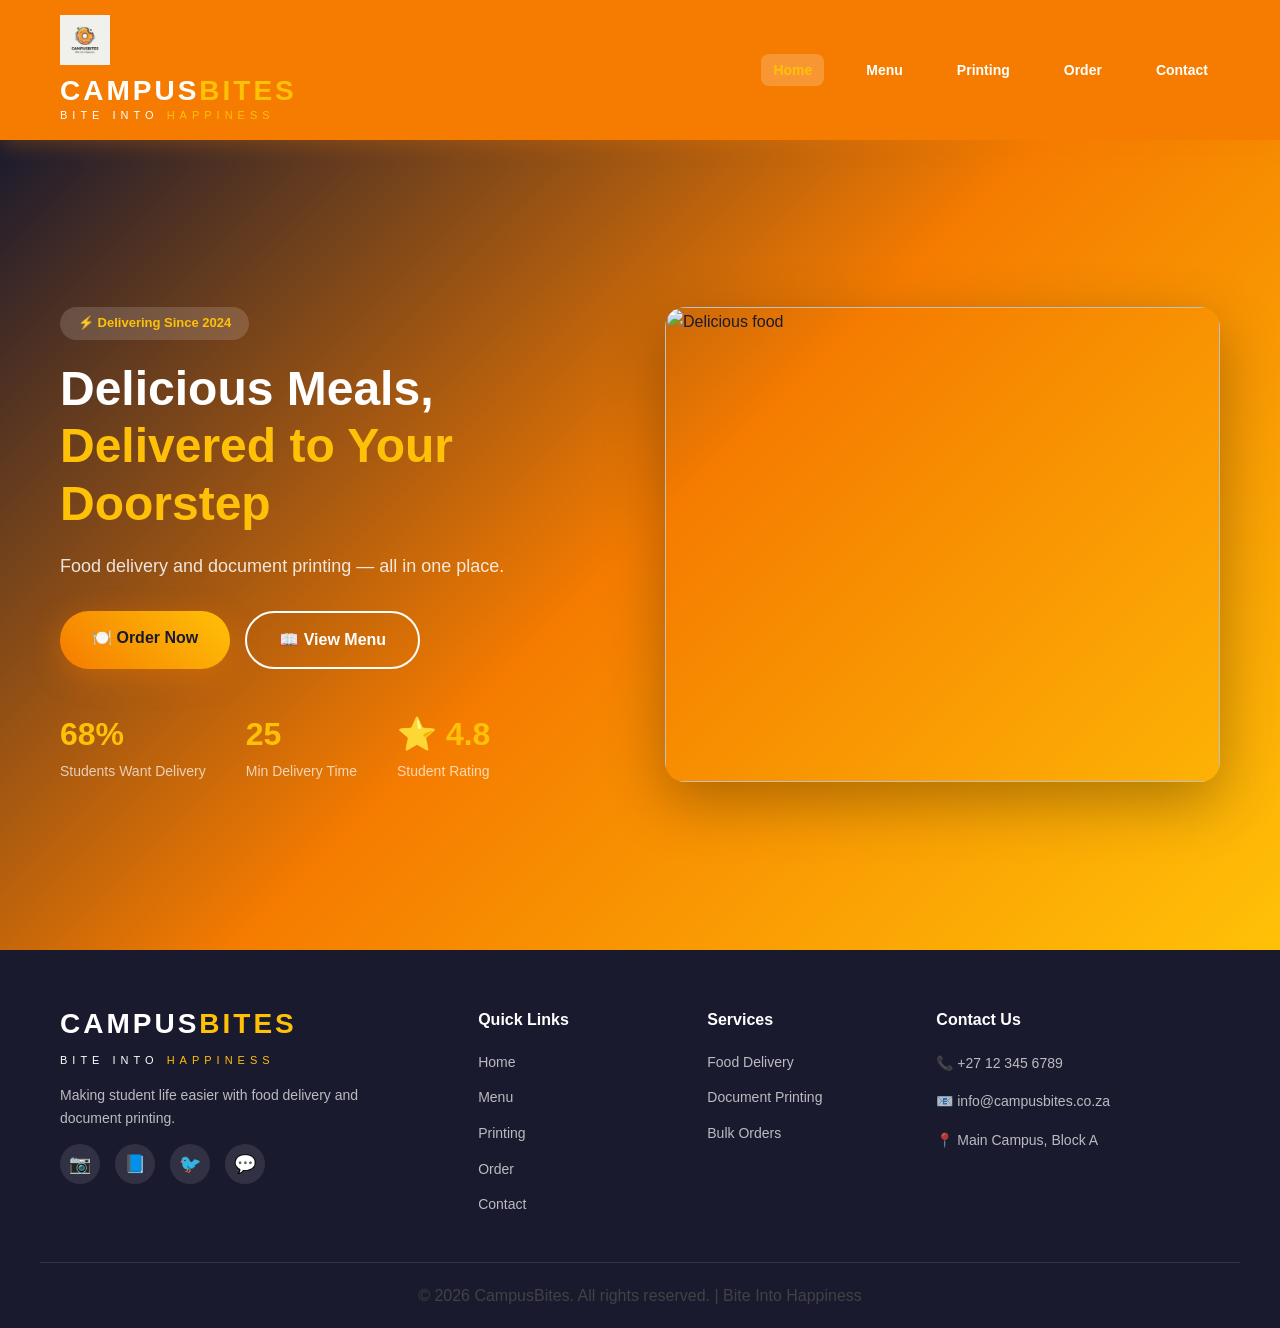
==== index.html @ a77abc60 "Part 2 - Updated all HTML pages with logo and CSS links - Added logo image to header on all pages - " ====
<body>
    <link rel="stylesheet" href="style.css" />
    <!-- HEADER -->
    <header class="header">
        <div class="container header-container">
            <a href="index.html" class="logo">
    <img src="campusbitelogo.png" alt="CampusBites Logo" class="logo-image" />
    <div class="logo-text-wrapper">
        <span class="logo-brand">
            <span class="orange">CAMPUS</span><span class="yellow">BITES</span>
        </span>
        <span class="logo-slogan">
            Bite Into <span class="highlight">Happiness</span>
        </span>
    </div>
</a>
            </a>
            <nav class="nav">
                <ul class="nav-links" id="navLinks">
                    <li><a href="index.html" class="active">Home</a></li>
                    <li><a href="menu.html">Menu</a></li>
                    <li><a href="printing.html">Printing</a></li>
                    <li><a href="order.html">Order</a></li>
                    <li><a href="contact.html">Contact</a></li>
                </ul>
            </nav>
            <button class="hamburger" onclick="toggleMenu()">
                <span></span><span></span><span></span>
            </button>
        </div>
    </header>

    <!-- HERO SECTION -->
    <section class="hero">
        <div class="container hero-container">
            <div class="hero-content">
                <span class="hero-badge">⚡ Delivering Since 2024</span>
                <h1>Delicious Meals,<br /><span class="highlight">Delivered to Your Doorstep</span></h1>
                <p class="hero-text">Food delivery and document printing — all in one place.</p>
                <div class="hero-buttons">
                    <a href="order.html" class="btn btn-primary">🍽️ Order Now</a>
                    <a href="menu.html" class="btn btn-secondary">📖 View Menu</a>
                </div>
                <div class="hero-stats">
                    <div class="stat">
                        <span class="stat-number">68%</span>
                        <span class="stat-label">Students Want Delivery</span>
                    </div>
                    <div class="stat">
                        <span class="stat-number">25</span>
                        <span class="stat-label">Min Delivery Time</span>
                    </div>
                    <div class="stat">
                        <span class="stat-number">⭐ 4.8</span>
                        <span class="stat-label">Student Rating</span>
                    </div>
                </div>
            </div>
            <div class="hero-image">
                <img src="https://images.unsplash.com/photo-1546069901-ba9599a7e63c?w=600&h=400&fit=crop" alt="Delicious food" />
            </div>
        </div>
    </section>

    <!-- MORE SECTIONS... -->

    <!-- FOOTER -->
      <!-- FOOTER -->
    <footer class="footer">
        <div class="container footer-container">
            <div class="footer-brand">
                <a href="index.html" class="logo">
                    <span class="logo-brand"><span class="orange">CAMPUS</span><span class="yellow">BITES</span></span>
                    <span class="logo-slogan">Bite Into <span class="highlight">Happiness</span></span>
                </a>
                <p>Making student life easier with food delivery and document printing.</p>
                <div class="footer-social">
                    <a href="#">📷</a>
                    <a href="#">📘</a>
                    <a href="#">🐦</a>
                    <a href="#">💬</a>
                </div>
            </div>
            <div class="footer-links">
                <h4>Quick Links</h4>
                <ul>
                    <li><a href="index.html">Home</a></li>
                    <li><a href="menu.html">Menu</a></li>
                    <li><a href="printing.html">Printing</a></li>
                    <li><a href="order.html">Order</a></li>
                    <li><a href="contact.html">Contact</a></li>
                </ul>
            </div>
            <div class="footer-links">
                <h4>Services</h4>
                <ul>
                    <li><a href="menu.html">Food Delivery</a></li>
                    <li><a href="printing.html">Document Printing</a></li>
                    <li><a href="order.html">Bulk Orders</a></li>
                </ul>
            </div>
            <div class="footer-contact">
                <h4>Contact Us</h4>
                <ul>
                    <li>📞 +27 12 345 6789</li>
                    <li>📧 info@campusbites.co.za</li>
                    <li>📍 Main Campus, Block A</li>
                </ul>
            </div>
        </div>
        <div class="footer-bottom">
            <div class="container">
                <p>&copy; 2026 CampusBites. All rights reserved. | Bite Into Happiness</p>
            </div>
        </div>
    </footer>
    
    <script>
        function toggleMenu() {
            document.getElementById('navLinks').classList.toggle('active');
        }
    </script>
</body>
---- style.css ----
/* ============================================================
   CAMPUSBITES - MASTER STYLESHEET
   Version: 2.0
   Date: September 2026
   ============================================================ */

/* ============================================================
   1. CSS RESET & BASE STYLES
   ============================================================ */
/* ===== LOGO STYLES WITH IMAGE ===== */
.logo {
    display: flex;
    align-items: center;
    gap: 12px;
    text-decoration: none;
}

.logo-image {
    height: 50px;
    width: auto;
    display: block;
}

.logo-text-wrapper {
    display: flex;
    flex-direction: column;
    align-items: flex-start;
}

.logo-brand {
    font-family: 'Poppins', Arial, sans-serif;
    font-weight: 800;
    font-size: 1.75rem;
    color: #FFFFFF;
    letter-spacing: 0.1875rem;
    line-height: 1;
}

.logo-brand .orange { color: #FFFFFF; }
.logo-brand .yellow { color: #FFC107; }

.logo-slogan {
    font-family: 'Poppins', Arial, sans-serif;
    font-weight: 300;
    font-size: 0.6875rem;
    color: #FFFFFF;
    letter-spacing: 0.3125rem;
    text-transform: uppercase;
    margin-top: 0.125rem;
}

.logo-slogan .highlight { color: #FFC107; }

/* ===== MOBILE RESPONSIVE ===== */
@media (max-width: 768px) {
    .logo-image {
        height: 40px;
    }
    .logo-brand {
        font-size: 1.375rem;
    }
    .logo-slogan {
        font-size: 0.6rem;
    }
}

@media (max-width: 480px) {
    .logo-image {
        height: 32px;
    }
    .logo-brand {
        font-size: 1.125rem;
        letter-spacing: 0.1rem;
    }
}
/* ----- 1.1 CSS Reset ----- */
*,
*::before,
*::after {
    margin: 0;
    padding: 0;
    box-sizing: border-box;
}

/* ----- 1.2 Base Styles ----- */
html {
    scroll-behavior: smooth;
    font-size: 16px;
}

body {
    font-family: 'Open Sans', Arial, sans-serif;
    font-size: 1rem;
    line-height: 1.6;
    color: #1A1A2E;
    background-color: #FFFFFF;
    overflow-x: hidden;
    position: relative;
}

body::before {
    content: "";
    position: fixed;
    inset: 0;
    background: url("campusbitelogo.png") center center / 55% no-repeat;
    opacity: 0.18;
    filter: blur(2px) brightness(1.05);
    pointer-events: none;
    z-index: 0;
}

body > * {
    position: relative;
    z-index: 1;
}

/* ----- 1.3 Typography Base ----- */
h1, h2, h3, h4, h5, h6 {
    font-family: 'Poppins', Arial, sans-serif;
    font-weight: 700;
    line-height: 1.2;
    color: #1A1A2E;
}

h1 { font-size: 2.5rem; font-weight: 800; }
h2 { font-size: 2rem; font-weight: 700; }
h3 { font-size: 1.5rem; font-weight: 600; }
h4 { font-size: 1.125rem; font-weight: 600; }

p {
    font-size: 1rem;
    line-height: 1.6;
    color: #424242;
}

a {
    text-decoration: none;
    color: inherit;
    transition: all 0.3s ease;
}

ul { list-style: none; }

img {
    max-width: 100%;
    height: auto;
    display: block;
}

/* ----- 1.4 Container ----- */
.container {
    max-width: 1200px;
    margin: 0 auto;
    padding: 0 20px;
}

/* ============================================================
   2. BUTTONS
   ============================================================ */

.btn {
    display: inline-block;
    padding: 0.875rem 2rem;
    font-family: 'Poppins', Arial, sans-serif;
    font-weight: 700;
    font-size: 1rem;
    border: none;
    border-radius: 50px;
    cursor: pointer;
    transition: all 0.3s ease;
    text-align: center;
}

.btn-primary {
    background: linear-gradient(45deg, #F57C00, #FFC107);
    color: #1A1A2E;
    box-shadow: 0 8px 30px rgba(245, 124, 0, 0.4);
}

.btn-primary:hover {
    transform: translateY(-3px);
    box-shadow: 0 12px 40px rgba(245, 124, 0, 0.6);
}

.btn-secondary {
    background: transparent;
    color: #FFFFFF;
    border: 2px solid #FFFFFF;
}

.btn-secondary:hover {
    background: #FFFFFF;
    color: #1A1A2E;
}

.btn-outline {
    background: transparent;
    color: #F57C00;
    border: 2px solid #F57C00;
}

.btn-outline:hover {
    background: #F57C00;
    color: #FFFFFF;
}

.btn-sm {
    padding: 0.5rem 1.25rem;
    font-size: 0.813rem;
}

.btn-large {
    padding: 1rem 3rem;
    font-size: 1.125rem;
}

/* ============================================================
   3. HEADER & NAVIGATION
   ============================================================ */

.header {
    background: #F57C00;
    padding: 0.9375rem 0;
    position: sticky;
    top: 0;
    z-index: 1000;
    box-shadow: 0 4px 20px rgba(245, 124, 0, 0.3);
}

.header-container {
    display: flex;
    justify-content: space-between;
    align-items: center;
}

/* ----- 3.1 Logo ----- */
.logo {
    display: flex;
    flex-direction: column;
    align-items: flex-start;
    text-decoration: none;
}

.logo-brand {
    font-family: 'Poppins', Arial, sans-serif;
    font-weight: 800;
    font-size: 1.75rem;
    color: #FFFFFF;
    letter-spacing: 0.1875rem;
    line-height: 1;
}

.logo-brand .orange { color: #FFFFFF; }
.logo-brand .yellow { color: #FFC107; }

.logo-slogan {
    font-family: 'Poppins', Arial, sans-serif;
    font-weight: 300;
    font-size: 0.6875rem;
    color: #FFFFFF;
    letter-spacing: 0.3125rem;
    text-transform: uppercase;
    margin-top: 0.125rem;
}

.logo-slogan .highlight { color: #FFC107; }

/* ----- 3.2 Navigation ----- */
.nav-links {
    display: flex;
    gap: 1.875rem;
    align-items: center;
}

.nav-links a {
    font-family: 'Poppins', Arial, sans-serif;
    font-weight: 600;
    font-size: 0.875rem;
    color: #FFFFFF;
    padding: 0.5rem 0.75rem;
    border-radius: 8px;
    transition: all 0.3s ease;
}

.nav-links a:hover,
.nav-links a.active {
    background: rgba(255, 255, 255, 0.2);
    color: #FFC107;
}

/* ----- 3.3 Hamburger Menu (Mobile) ----- */
.hamburger {
    display: none;
    flex-direction: column;
    gap: 5px;
    background: none;
    border: none;
    cursor: pointer;
    padding: 5px;
}

.hamburger span {
    width: 28px;
    height: 3px;
    background: #FFFFFF;
    border-radius: 3px;
    transition: all 0.3s ease;
}

/* ============================================================
   4. HERO SECTION
   ============================================================ */

.hero {
    background: linear-gradient(135deg, #1A1A2E 0%, #F57C00 50%, #FFC107 100%);
    padding: 5rem 0;
    min-height: 90vh;
    display: flex;
    align-items: center;
}

.hero-container {
    display: grid;
    grid-template-columns: 1fr 1fr;
    gap: 3.125rem;
    align-items: center;
}

.hero-badge {
    display: inline-block;
    background: rgba(255, 255, 255, 0.15);
    padding: 0.375rem 1.125rem;
    border-radius: 50px;
    color: #FFC107;
    font-size: 0.813rem;
    font-weight: 600;
    margin-bottom: 1.25rem;
}

.hero-content h1 {
    font-weight: 800;
    font-size: 3rem;
    color: #FFFFFF;
    line-height: 1.2;
}

.hero-content h1 .highlight { color: #FFC107; }

.hero-text {
    font-size: 1.125rem;
    color: rgba(255, 255, 255, 0.85);
    margin: 1.25rem 0 1.875rem;
    max-width: 500px;
}

.hero-buttons {
    display: flex;
    gap: 0.9375rem;
    flex-wrap: wrap;
}

.hero-stats {
    display: flex;
    gap: 2.5rem;
    margin-top: 2.5rem;
}

.stat-number {
    display: block;
    font-family: 'Poppins', Arial, sans-serif;
    font-weight: 800;
    font-size: 2rem;
    color: #FFC107;
}

.stat-label {
    font-size: 0.875rem;
    color: rgba(255, 255, 255, 0.7);
}

.hero-image img {
    border-radius: 20px;
    box-shadow: 0 20px 60px rgba(0, 0, 0, 0.3);
    width: 100%;
}

/* ============================================================
   5. SECTION HEADERS
   ============================================================ */

.section-header {
    text-align: center;
    margin-bottom: 3.125rem;
}

.section-tag {
    display: inline-block;
    background: rgba(245, 124, 0, 0.1);
    color: #F57C00;
    padding: 0.25rem 1rem;
    border-radius: 50px;
    font-size: 0.813rem;
    font-weight: 600;
    text-transform: uppercase;
    letter-spacing: 0.0625rem;
    margin-bottom: 0.625rem;
}

.section-header h2 {
    font-size: 2.25rem;
}

.section-header p {
    font-size: 1.125rem;
    color: #757575;
    max-width: 600px;
    margin: 0.625rem auto 0;
}

/* ============================================================
   6. SERVICES SECTION
   ============================================================ */

.services {
    padding: 5rem 0;
    background: #F8F9FA;
}

.services-grid {
    display: grid;
    grid-template-columns: repeat(2, 1fr);
    gap: 1.875rem;
}

.service-card {
    background: #FFFFFF;
    border-radius: 20px;
    padding: 2.5rem;
    box-shadow: 0 8px 32px rgba(26, 26, 46, 0.08);
    transition: all 0.3s ease;
    border-bottom: 6px solid #F57C00;
}

.service-card:hover {
    transform: translateY(-10px);
    box-shadow: 0 16px 48px rgba(26, 26, 46, 0.15);
}

.service-icon {
    font-size: 3rem;
    margin-bottom: 0.9375rem;
}

.service-card h3 {
    font-size: 1.5rem;
    margin-bottom: 0.625rem;
}

.service-card p {
    color: #757575;
    margin-bottom: 0.9375rem;
}

.service-features li {
    padding: 0.375rem 0;
    color: #424242;
    font-size: 0.875rem;
}

/* ============================================================
   7. HOW IT WORKS
   ============================================================ */

.how-it-works {
    padding: 5rem 0;
}

.steps {
    display: flex;
    align-items: center;
    justify-content: center;
    gap: 1.25rem;
    flex-wrap: wrap;
}

.step {
    background: #FFFFFF;
    border-radius: 20px;
    padding: 1.875rem;
    text-align: center;
    box-shadow: 0 8px 32px rgba(26, 26, 46, 0.08);
    min-width: 160px;
    position: relative;
}

.step-number {
    position: absolute;
    top: -12px;
    right: -12px;
    background: #F57C00;
    color: #FFFFFF;
    width: 30px;
    height: 30px;
    border-radius: 50%;
    display: flex;
    align-items: center;
    justify-content: center;
    font-weight: 700;
    font-size: 0.875rem;
}

.step-icon { font-size: 2.5rem; margin-bottom: 0.625rem; }
.step h4 { font-size: 1rem; }
.step p { font-size: 0.813rem; color: #757575; margin-top: 0.3125rem; }

.step-arrow {
    font-size: 1.5rem;
    color: #F57C00;
}

/* ============================================================
   8. TESTIMONIALS
   ============================================================ */

.testimonials {
    padding: 5rem 0;
    background: #F8F9FA;
}

.testimonial-grid {
    display: grid;
    grid-template-columns: repeat(3, 1fr);
    gap: 1.875rem;
}

.testimonial-card {
    background: #FFFFFF;
    border-radius: 20px;
    padding: 1.875rem;
    box-shadow: 0 8px 32px rgba(26, 26, 46, 0.08);
}

.testimonial-stars {
    color: #FFC107;
    font-size: 1.25rem;
    margin-bottom: 0.625rem;
}

.testimonial-card p {
    font-size: 1rem;
    color: #424242;
    font-style: italic;
    margin-bottom: 0.9375rem;
}

.testimonial-author strong {
    display: block;
    font-weight: 600;
    color: #1A1A2E;
}

.testimonial-author span {
    font-size: 0.813rem;
    color: #757575;
}

/* ============================================================
   9. FOOTER
   ============================================================ */

.footer {
    background: #1A1A2E;
    color: #FFFFFF;
    padding: 3.75rem 0 0;
}

.footer-container {
    display: grid;
    grid-template-columns: 2fr 1fr 1fr 1.5fr;
    gap: 2.5rem;
    padding-bottom: 2.5rem;
    border-bottom: 1px solid rgba(255, 255, 255, 0.1);
}

.footer-brand p {
    color: rgba(255, 255, 255, 0.7);
    font-size: 0.875rem;
    margin: 0.9375rem 0;
    max-width: 300px;
}

.footer-social {
    display: flex;
    gap: 0.9375rem;
}

.footer-social a {
    width: 40px;
    height: 40px;
    background: rgba(255, 255, 255, 0.1);
    border-radius: 50%;
    display: flex;
    align-items: center;
    justify-content: center;
    transition: all 0.3s ease;
    color: #FFFFFF;
    font-size: 1.125rem;
}

.footer-social a:hover {
    background: #F57C00;
    transform: translateY(-3px);
}

.footer-links h4,
.footer-contact h4 {
    font-family: 'Poppins', Arial, sans-serif;
    font-weight: 600;
    font-size: 1rem;
    margin-bottom: 0.9375rem;
    color: #FFFFFF;
}

.footer-links ul li {
    padding: 0.3125rem 0;
}

.footer-links ul li a {
    color: rgba(255, 255, 255, 0.7);
    font-size: 0.875rem;
    transition: all 0.3s ease;
}

.footer-links ul li a:hover { color: #FFC107; }

.footer-contact ul li {
    padding: 0.5rem 0;
    color: rgba(255, 255, 255, 0.7);
    font-size: 0.875rem;
    display: flex;
    align-items: center;
    gap: 0.75rem;
}

.footer-contact ul li i {
    color: #F57C00;
    width: 20px;
}

.footer-bottom {
    padding: 1.25rem 0;
    text-align: center;
    color: rgba(255, 255, 255, 0.5);
    font-size: 0.875rem;
}

/* ============================================================
   10. RESPONSIVE DESIGN - MEDIA QUERIES
   ============================================================ */

/* ----- Tablet (max-width: 992px) ----- */
@media (max-width: 992px) {
    .hero-container {
        grid-template-columns: 1fr;
        text-align: center;
    }

    .hero-text {
        margin: 1.25rem auto 1.875rem;
    }

    .hero-buttons { justify-content: center; }
    .hero-stats { justify-content: center; }
    .hero-image { order: -1; }

    .services-grid { grid-template-columns: 1fr; }
    .testimonial-grid { grid-template-columns: 1fr 1fr; }
    .footer-container { grid-template-columns: 1fr 1fr; }

    .steps { flex-direction: column; }
    .step-arrow { transform: rotate(90deg); }
}

/* ----- Mobile (max-width: 768px) ----- */
@media (max-width: 768px) {
    .nav-links {
        display: none;
        flex-direction: column;
        background: #F57C00;
        padding: 1.25rem;
        border-radius: 12px;
        position: absolute;
        top: 70px;
        right: 20px;
        min-width: 200px;
        box-shadow: 0 8px 32px rgba(0, 0, 0, 0.2);
    }

    .nav-links.active { display: flex; }
    .hamburger { display: flex; }

    .hero-content h1 { font-size: 2rem; }

    .testimonial-grid { grid-template-columns: 1fr; }
    .footer-container { grid-template-columns: 1fr; }
    .services-grid { grid-template-columns: 1fr; }

    .logo-brand { font-size: 1.375rem; }
}

/* ----- Small Mobile (max-width: 480px) ----- */
@media (max-width: 480px) {
    .hero {
        padding: 3rem 0;
        min-height: auto;
    }

    .hero-content h1 { font-size: 1.75rem; }

    .hero-stats {
        flex-direction: column;
        gap: 0.625rem;
    }

    .section-header h2 { font-size: 1.5rem; }

    .service-card { padding: 1.25rem; }

    .step { min-width: 120px; padding: 1.25rem; }

    .btn {
        padding: 0.625rem 1.25rem;
        font-size: 0.875rem;
    }
}
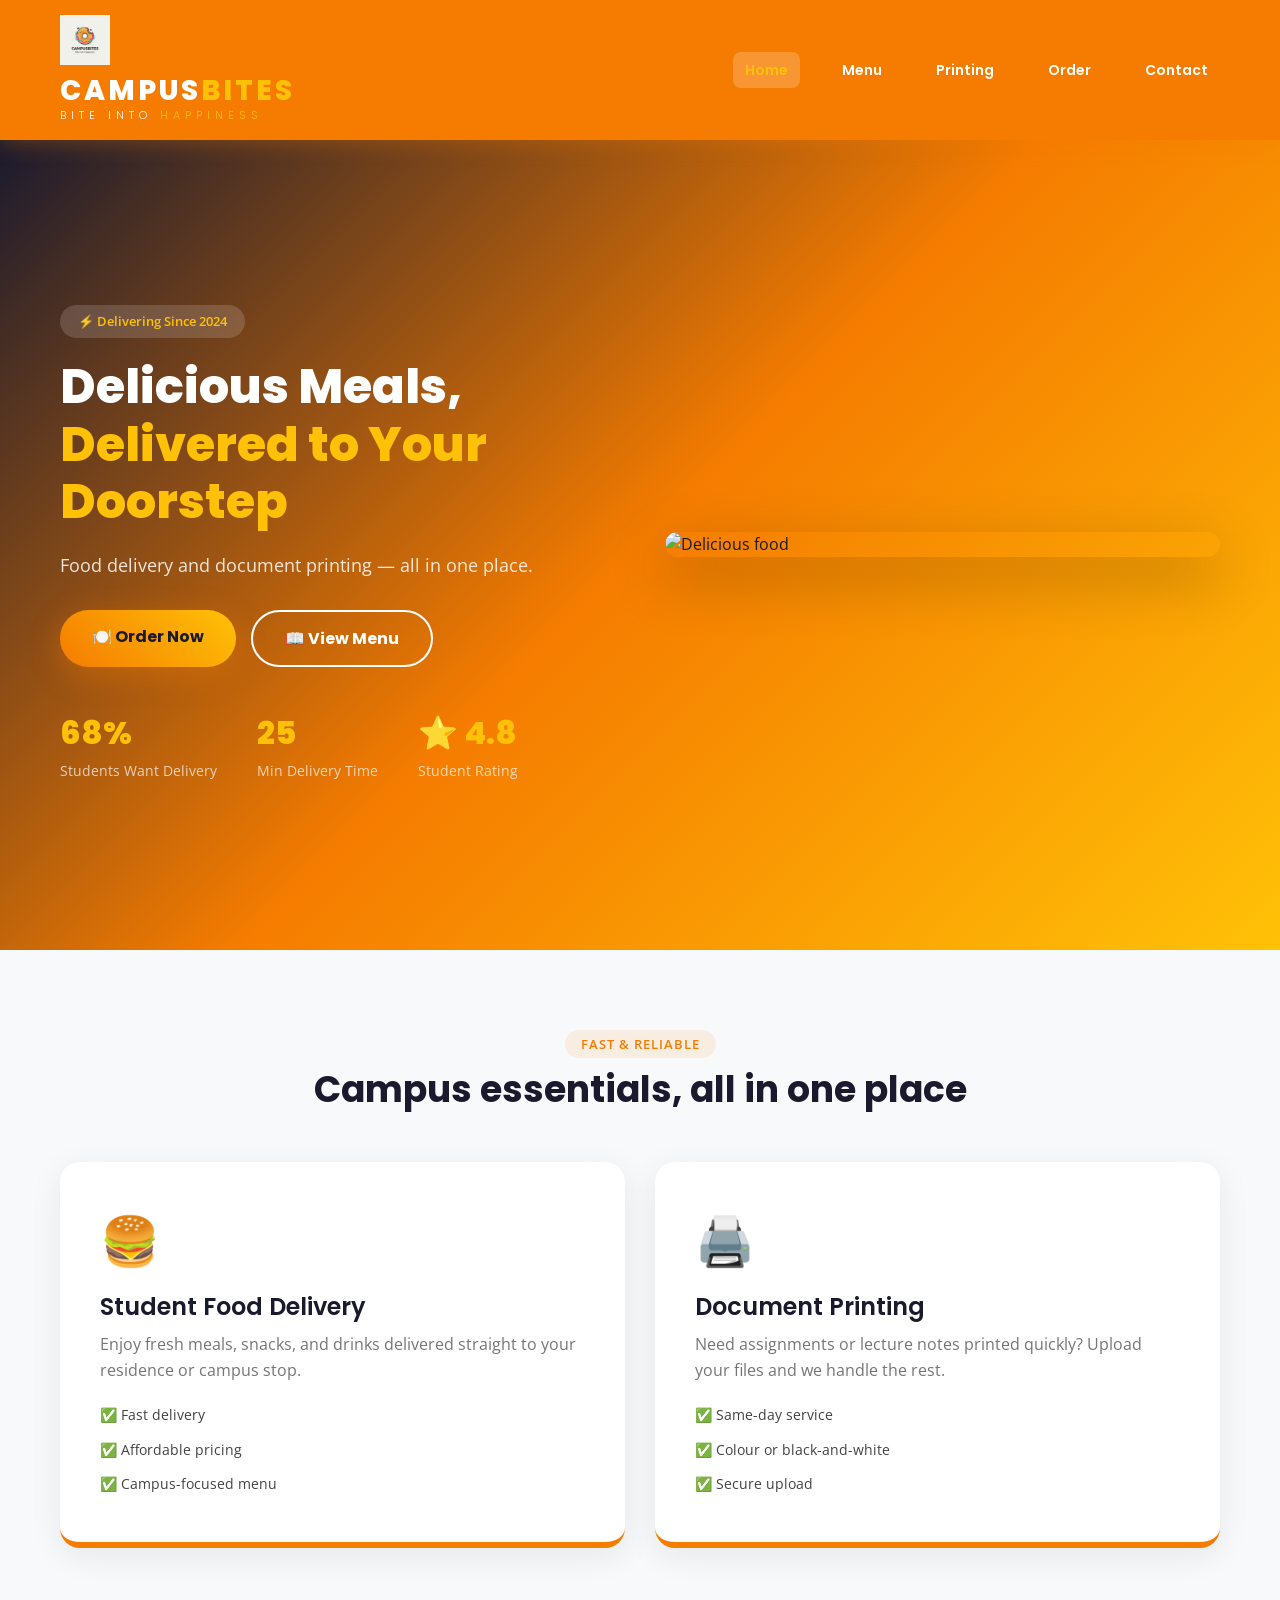
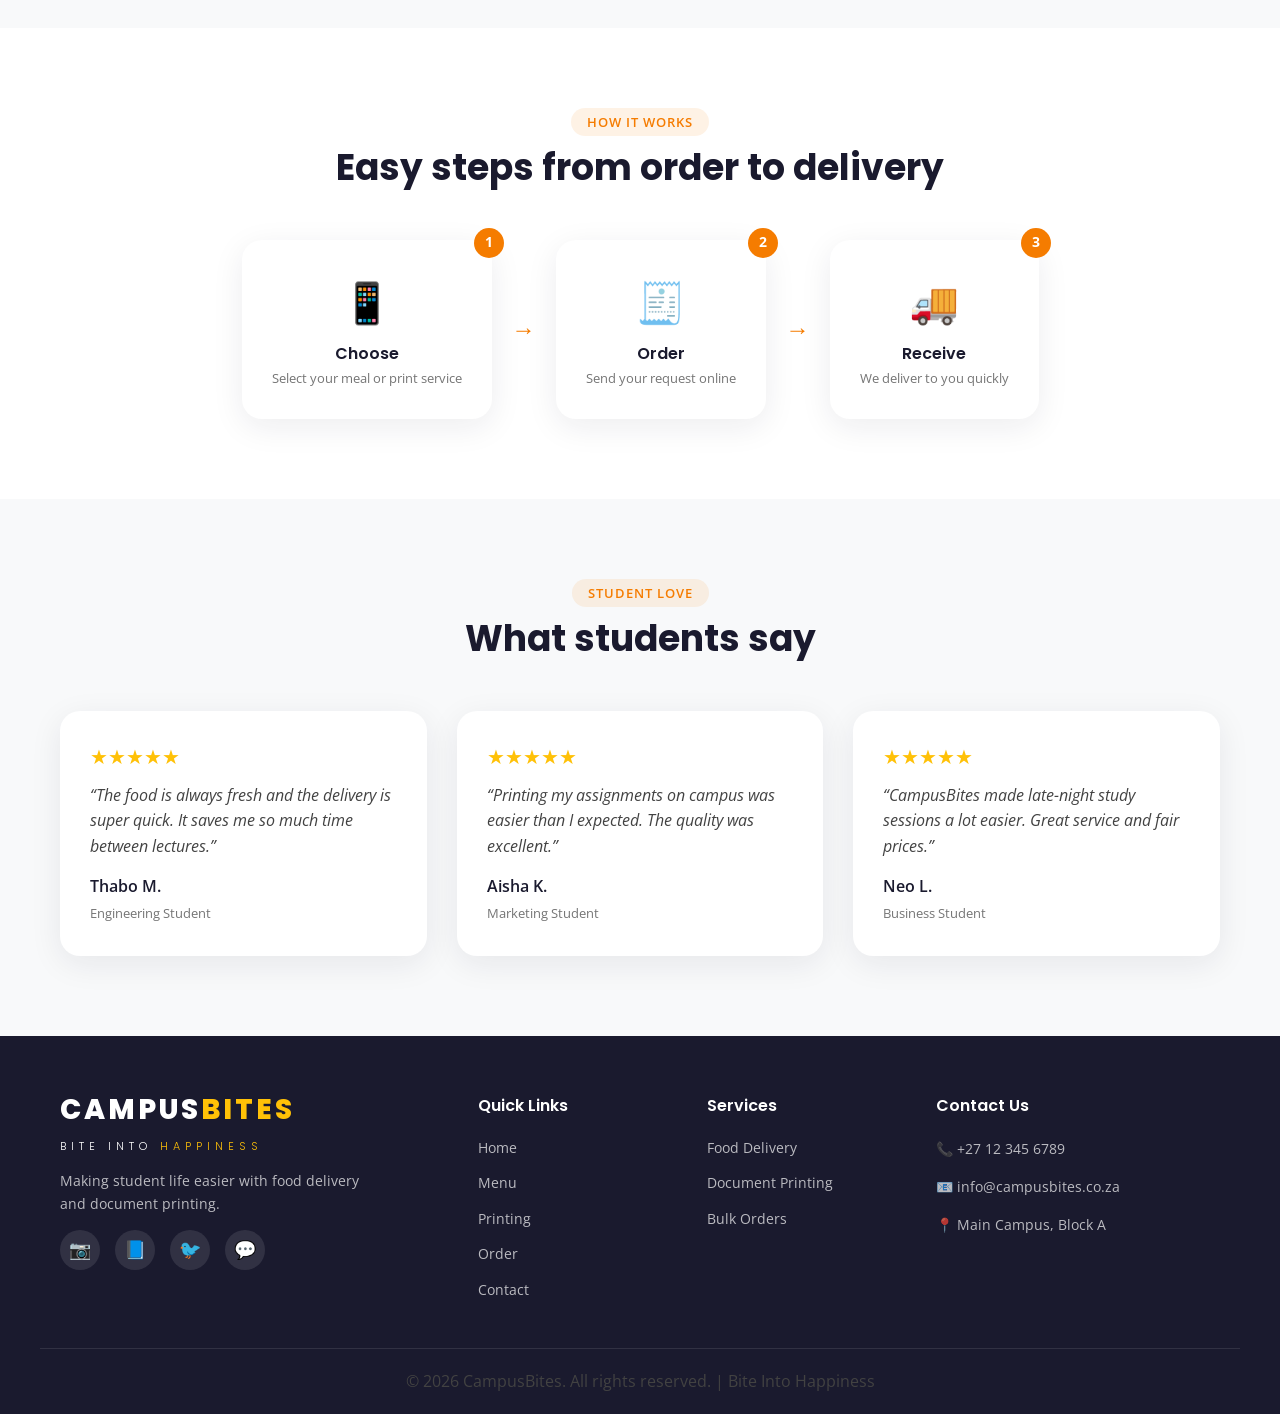
==== commit 7117ab47: "Update index.html Update: Added new meta tags for SEO and fixed header structure" ====
--- a/index.html
+++ b/index.html
@@ -1,20 +1,26 @@
+<!DOCTYPE html>
+<html lang="en">
+<head>
+    <meta charset="UTF-8" />
+    <meta name="viewport" content="width=device-width, initial-scale=1.0" />
+    <meta name="description" content="CampusBites - Fast student food delivery and printing services." />
+    <title>CampusBites | Food Delivery & Printing</title>
+    <link href="https://fonts.googleapis.com/css2?family=Poppins:wght@300;400;600;700;800&family=Open+Sans:wght@400;600;700&display=swap" rel="stylesheet" />
+    <link rel="stylesheet" href="style.css" />
+</head>
 <body>
-    <link rel="stylesheet" href="style.css" />
-    <!-- HEADER -->
     <header class="header">
         <div class="container header-container">
             <a href="index.html" class="logo">
-    <img src="campusbitelogo.png" alt="CampusBites Logo" class="logo-image" />
-    <div class="logo-text-wrapper">
-        <span class="logo-brand">
-            <span class="orange">CAMPUS</span><span class="yellow">BITES</span>
-        </span>
-        <span class="logo-slogan">
-            Bite Into <span class="highlight">Happiness</span>
-        </span>
-    </div>
-</a>
+                <img src="campusbitelogo.png" alt="CampusBites logo" class="logo-image" />
+                <div class="logo-text-wrapper">
+                    <span class="logo-brand">
+                        <span class="orange">CAMPUS</span><span class="yellow">BITES</span>
+                    </span>
+                    <span class="logo-slogan">Bite Into <span class="highlight">Happiness</span></span>
+                </div>
             </a>
+
             <nav class="nav">
                 <ul class="nav-links" id="navLinks">
                     <li><a href="index.html" class="active">Home</a></li>
@@ -24,13 +30,13 @@
                     <li><a href="contact.html">Contact</a></li>
                 </ul>
             </nav>
-            <button class="hamburger" onclick="toggleMenu()">
+
+            <button class="hamburger" onclick="toggleMenu()" aria-label="Toggle menu">
                 <span></span><span></span><span></span>
             </button>
         </div>
     </header>
 
-    <!-- HERO SECTION -->
     <section class="hero">
         <div class="container hero-container">
             <div class="hero-content">
@@ -62,10 +68,103 @@
         </div>
     </section>
 
-    <!-- MORE SECTIONS... -->
-
-    <!-- FOOTER -->
-      <!-- FOOTER -->
+    <section class="services">
+        <div class="container">
+            <div class="section-header">
+                <span class="section-tag">Fast & Reliable</span>
+                <h2>Campus essentials, all in one place</h2>
+            </div>
+            <div class="services-grid">
+                <article class="service-card">
+                    <div class="service-icon">🍔</div>
+                    <h3>Student Food Delivery</h3>
+                    <p>Enjoy fresh meals, snacks, and drinks delivered straight to your residence or campus stop.</p>
+                    <ul class="service-features">
+                        <li>✅ Fast delivery</li>
+                        <li>✅ Affordable pricing</li>
+                        <li>✅ Campus-focused menu</li>
+                    </ul>
+                </article>
+                <article class="service-card">
+                    <div class="service-icon">🖨️</div>
+                    <h3>Document Printing</h3>
+                    <p>Need assignments or lecture notes printed quickly? Upload your files and we handle the rest.</p>
+                    <ul class="service-features">
+                        <li>✅ Same-day service</li>
+                        <li>✅ Colour or black-and-white</li>
+                        <li>✅ Secure upload</li>
+                    </ul>
+                </article>
+            </div>
+        </div>
+    </section>
+
+    <section class="how-it-works">
+        <div class="container">
+            <div class="section-header">
+                <span class="section-tag">How it works</span>
+                <h2>Easy steps from order to delivery</h2>
+            </div>
+            <div class="steps">
+                <div class="step">
+                    <span class="step-number">1</span>
+                    <div class="step-icon">📱</div>
+                    <h4>Choose</h4>
+                    <p>Select your meal or print service</p>
+                </div>
+                <div class="step-arrow">→</div>
+                <div class="step">
+                    <span class="step-number">2</span>
+                    <div class="step-icon">🧾</div>
+                    <h4>Order</h4>
+                    <p>Send your request online</p>
+                </div>
+                <div class="step-arrow">→</div>
+                <div class="step">
+                    <span class="step-number">3</span>
+                    <div class="step-icon">🚚</div>
+                    <h4>Receive</h4>
+                    <p>We deliver to you quickly</p>
+                </div>
+            </div>
+        </div>
+    </section>
+
+    <section class="testimonials">
+        <div class="container">
+            <div class="section-header">
+                <span class="section-tag">Student love</span>
+                <h2>What students say</h2>
+            </div>
+            <div class="testimonial-grid">
+                <article class="testimonial-card">
+                    <div class="testimonial-stars">★★★★★</div>
+                    <p>“The food is always fresh and the delivery is super quick. It saves me so much time between lectures.”</p>
+                    <div class="testimonial-author">
+                        <strong>Thabo M.</strong>
+                        <span>Engineering Student</span>
+                    </div>
+                </article>
+                <article class="testimonial-card">
+                    <div class="testimonial-stars">★★★★★</div>
+                    <p>“Printing my assignments on campus was easier than I expected. The quality was excellent.”</p>
+                    <div class="testimonial-author">
+                        <strong>Aisha K.</strong>
+                        <span>Marketing Student</span>
+                    </div>
+                </article>
+                <article class="testimonial-card">
+                    <div class="testimonial-stars">★★★★★</div>
+                    <p>“CampusBites made late-night study sessions a lot easier. Great service and fair prices.”</p>
+                    <div class="testimonial-author">
+                        <strong>Neo L.</strong>
+                        <span>Business Student</span>
+                    </div>
+                </article>
+            </div>
+        </div>
+    </section>
+
     <footer class="footer">
         <div class="container footer-container">
             <div class="footer-brand">
@@ -75,10 +174,10 @@
                 </a>
                 <p>Making student life easier with food delivery and document printing.</p>
                 <div class="footer-social">
-                    <a href="#">📷</a>
-                    <a href="#">📘</a>
-                    <a href="#">🐦</a>
-                    <a href="#">💬</a>
+                    <a href="#" aria-label="Instagram">📷</a>
+                    <a href="#" aria-label="Facebook">📘</a>
+                    <a href="#" aria-label="Twitter">🐦</a>
+                    <a href="#" aria-label="Chat">💬</a>
                 </div>
             </div>
             <div class="footer-links">
@@ -114,10 +213,23 @@
             </div>
         </div>
     </footer>
-    
+
     <script>
         function toggleMenu() {
-            document.getElementById('navLinks').classList.toggle('active');
+            const navLinks = document.getElementById('navLinks');
+            if (navLinks) {
+                navLinks.classList.toggle('active');
+            }
         }
+
+        document.querySelectorAll('.nav-links a').forEach(link => {
+            link.addEventListener('click', () => {
+                const navLinks = document.getElementById('navLinks');
+                if (navLinks) {
+                    navLinks.classList.remove('active');
+                }
+            });
+        });
     </script>
-</body>+</body>
+</html>
--- a/style.css
+++ b/style.css
@@ -732,4 +732,203 @@
         padding: 0.625rem 1.25rem;
         font-size: 0.875rem;
     }
+}
+/* Menu Grid & Search */
+.menu-section {
+    padding: 60px 20px;
+    background-color: #f9f9f9;
+}
+
+.search-container {
+    margin-bottom: 30px;
+    text-align: center;
+}
+
+#searchInput {
+    width: 100%;
+    max-width: 500px;
+    padding: 15px 20px;
+    border: 2px solid #ddd;
+    border-radius: 30px;
+    font-size: 16px;
+    outline: none;
+    transition: 0.3s;
+}
+
+#searchInput:focus {
+    border-color: #ff9800;
+    box-shadow: 0 0 10px rgba(255, 152, 0, 0.2);
+}
+
+.menu-grid {
+        display: grid;
+    /* This ensures cards are always a maximum of 300px wide, even if there's only 1 result */
+    grid-template-columns: repeat(auto-fill, minmax(280px, 1fr));
+    gap: 25px;
+    justify-content: center; /* Centers the single card if there's only one result */
+}
+
+
+.menu-card {
+    background: white;
+    border-radius: 15px;
+    overflow: hidden; /* Keeps image inside rounded corners */
+    box-shadow: 0 5px 15px rgba(0,0,0,0.08);
+    transition: transform 0.3s ease, box-shadow 0.3s ease;
+    display: flex;
+    flex-direction: column;
+}
+
+.menu-card:hover {
+    transform: translateY(-8px);
+    box-shadow: 0 8px 25px rgba(0,0,0,0.15);
+}
+
+.menu-img {
+    width: 100%;
+    height: 200px;
+    /* Changed from 'cover' to 'contain' so the whole image is visible without cropping */
+    object-fit: contain; 
+    background-color: #fff; /* Adds a white background in case the image doesn't fill the space */
+    padding: 10px; /* Adds a little breathing room around the image */
+    border-bottom: 1px solid #eee;
+
+}
+
+.menu-card-content {
+    padding: 20px;
+    text-align: center;
+    display: flex;
+    flex-direction: column;
+    flex-grow: 1;
+}
+
+.menu-card h3 {
+    color: #333;
+    margin-bottom: 10px;
+    font-size: 1.2rem;
+}
+
+.menu-card .price {
+    color: #ff9800;
+    font-weight: 700;
+    font-size: 20px;
+    margin-bottom: 5px;
+}
+
+.no-results {
+    text-align: center;
+    color: #e74c3c;
+    font-size: 18px;
+    margin-top: 20px;
+    font-weight: bold;
+}
+
+.textarea {
+    width: 100%;
+    padding: 12px;
+    border: 1px solid #ccc;
+    border-radius: 8px;
+    font-size: 16px;
+    outline: none;
+    font-family: inherit;
+    resize: vertical; /* Allows user to drag to make it taller */
+    transition: border-color 0.3s;
+}
+
+textarea:focus {
+    border-color: #ff9800;
+}
+/* =========================================
+   FORM STYLING (Enquiry & Contact)
+   ========================================= */
+
+.form-section {
+    padding: 60px 20px;
+    background-color: #f4f4f4; /* Light grey background */
+    min-height: 80vh;
+    display: flex;
+    justify-content: center;
+    align-items: center;
+}
+
+.form-container {
+    background-color: #ffffff;
+    width: 100%;
+    max-width: 600px;
+    padding: 40px;
+    border-radius: 12px;
+    box-shadow: 0 8px 20px rgba(0, 0, 0, 0.1);
+}
+
+.form-container h2 {
+    text-align: center;
+    color: #222;
+    margin-bottom: 10px;
+    font-size: 2rem;
+}
+
+.form-container p {
+    text-align: center;
+    color: #666;
+    margin-bottom: 30px;
+    font-size: 1rem;
+}
+
+/* This forces the label and input to be on separate lines */
+.form-group {
+    display: flex;
+    flex-direction: column; 
+    margin-bottom: 20px;
+}
+
+.form-group label {
+    font-weight: 600;
+    color: #333;
+    margin-bottom: 8px;
+    font-size: 1rem;
+}
+
+/* Styling for all inputs, selects, and textareas */
+.form-group input, 
+.form-group select, 
+.form-group textarea {
+    width: 100%;
+    padding: 12px 15px;
+    border: 1.5px solid #ccc;
+    border-radius: 8px;
+    font-size: 1rem;
+    font-family: inherit;
+    color: #333;
+    background-color: #f9f9f9;
+    transition: all 0.3s ease;
+    box-sizing: border-box; /* Ensures padding doesn't break the width */
+}
+
+/* Highlight when clicked */
+.form-group input:focus, 
+.form-group select:focus, 
+.form-group textarea:focus {
+    border-color: #ff9800; /* CampusBites Orange */
+    background-color: #fff;
+    outline: none;
+    box-shadow: 0 0 8px rgba(255, 152, 0, 0.2);
+}
+
+/* Error message text */
+.error-msg {
+    color: #e74c3c;
+    font-size: 0.85rem;
+    margin-top: 5px;
+    font-weight: 600;
+    min-height: 18px; /* Reserves space so layout doesn't jump when error appears */
+}
+
+/* Ensure the submit button looks good */
+.form-container .btn-primary {
+    width: 100%;
+    padding: 15px;
+    font-size: 1.1rem;
+    margin-top: 10px;
+    cursor: pointer;
 }
